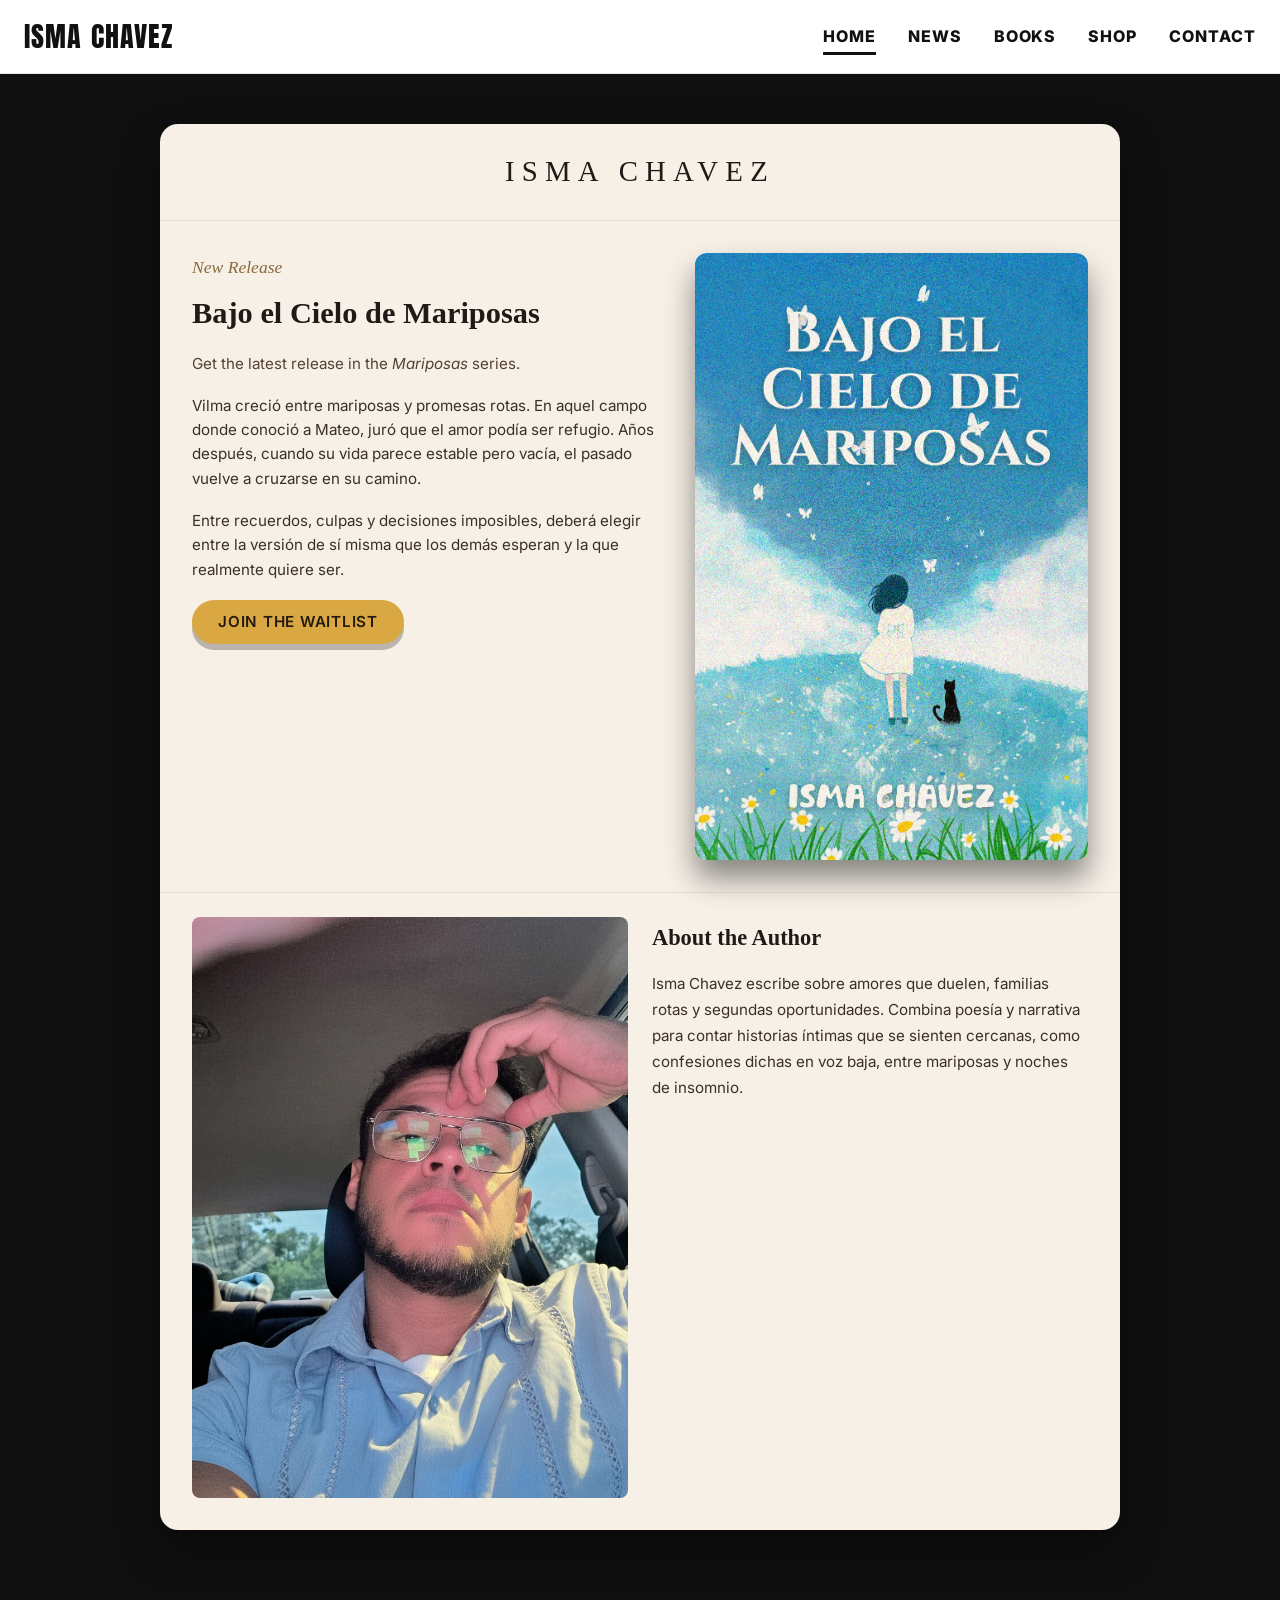
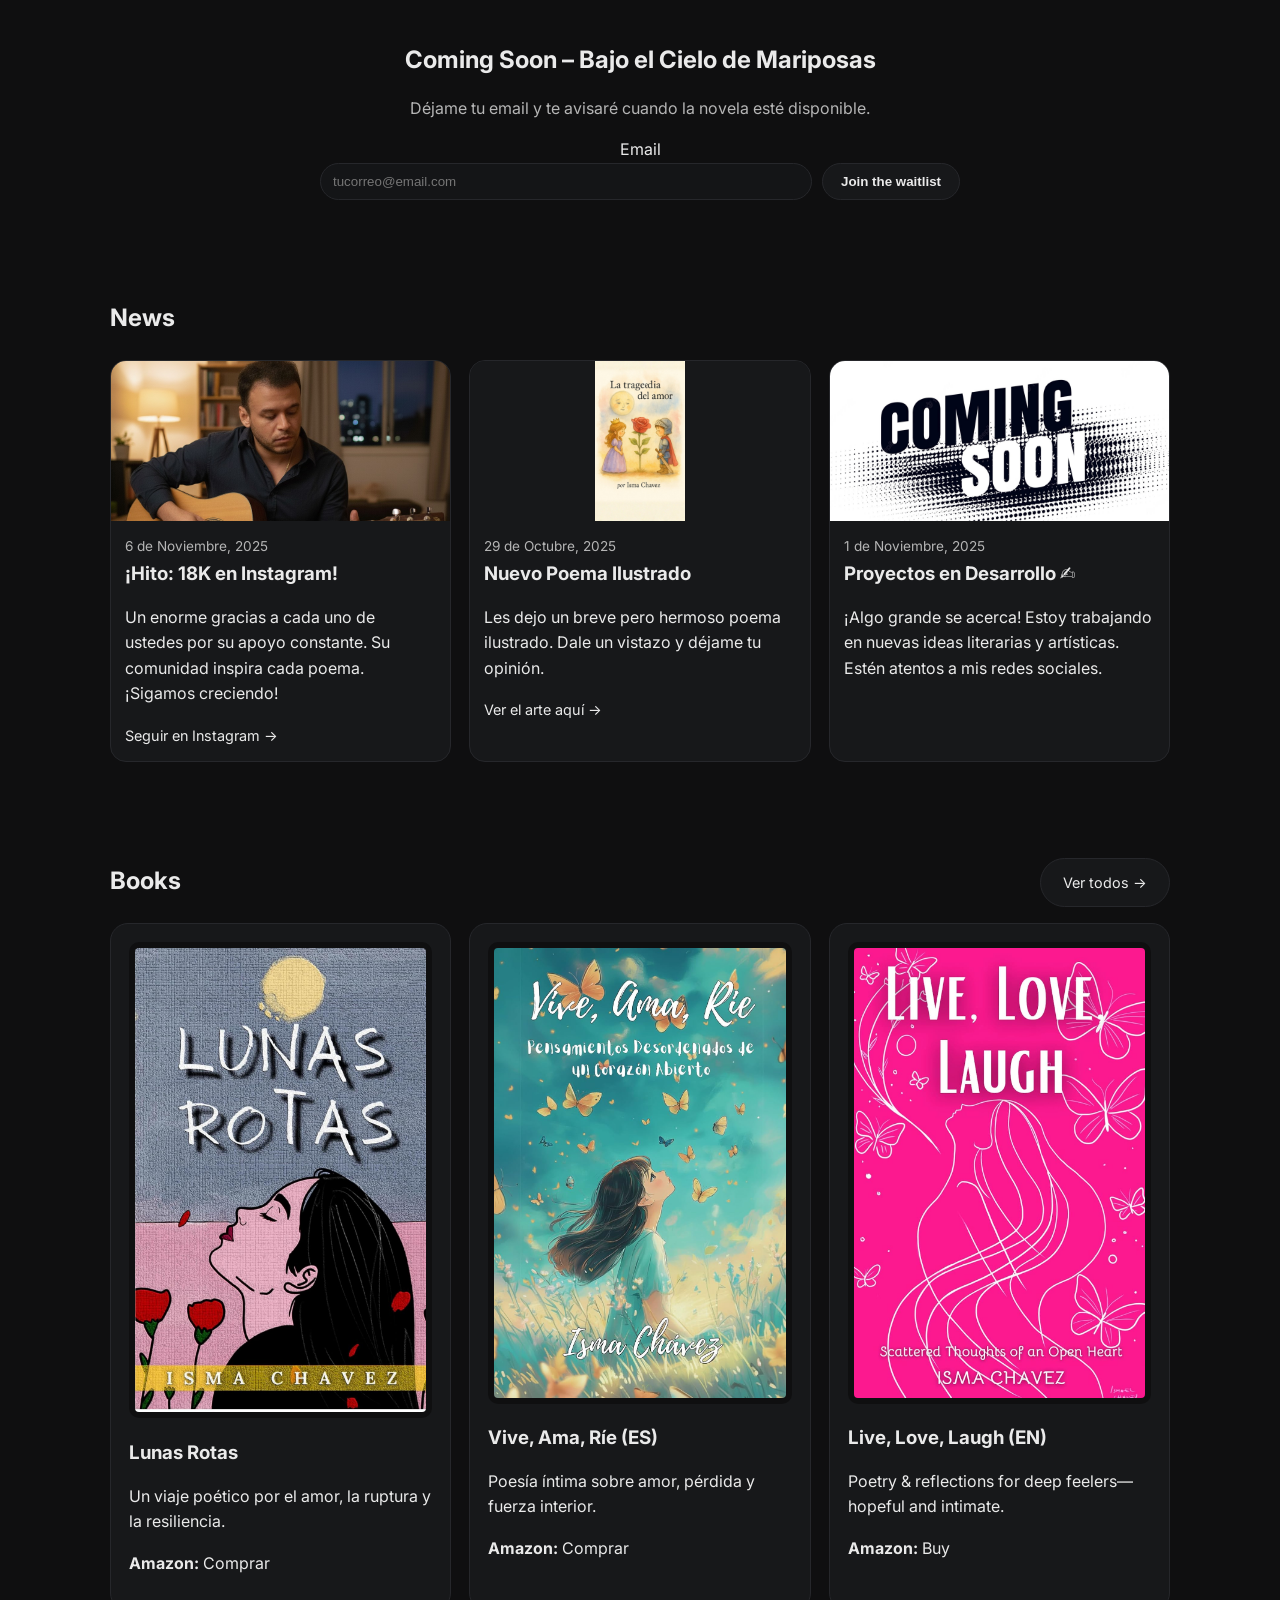
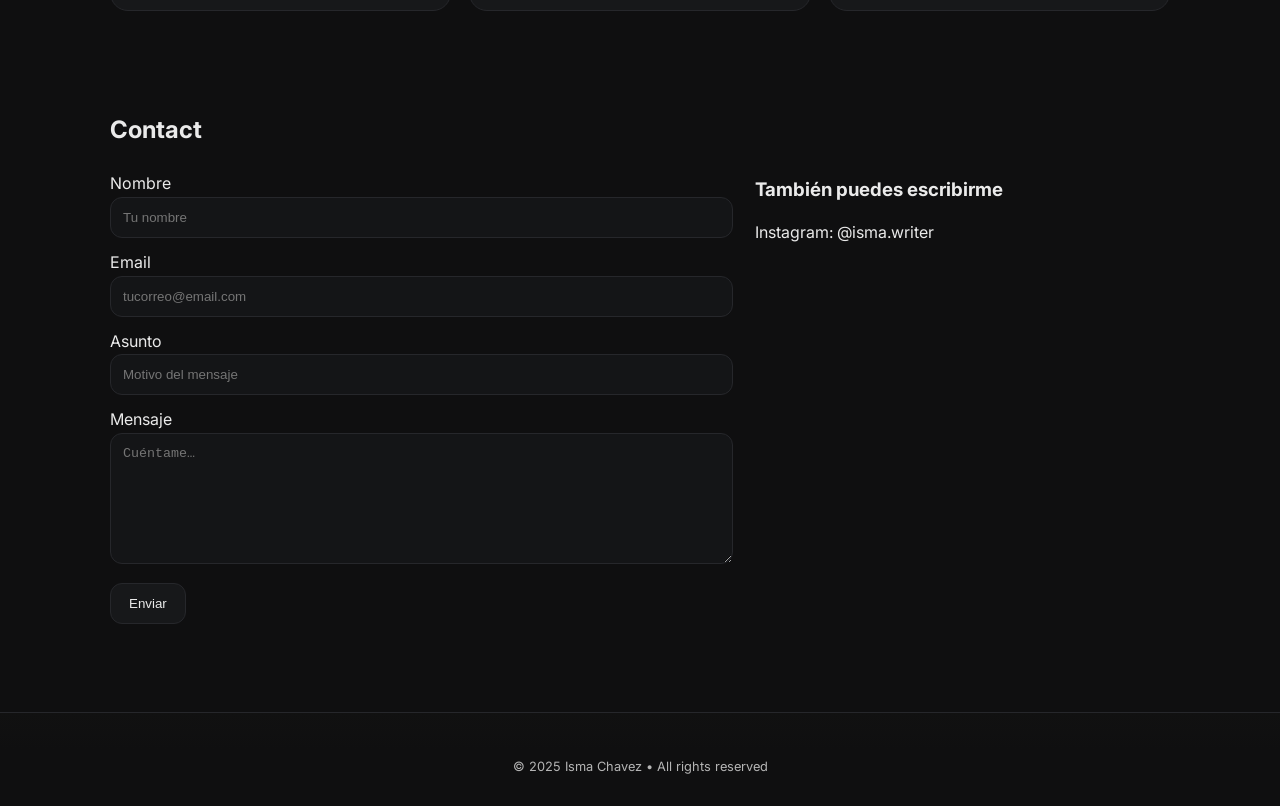
==== index.html @ ab3e3b83 "Add files via upload" ====
<!DOCTYPE html>
<html lang="es">
<head>
  <meta charset="UTF-8" />
  <meta name="viewport" content="width=device-width, initial-scale=1.0" />
  <title>Isma Chavez | Poet & Spoken Word</title>
  <meta name="description" content="Poetry, books, spoken word by Isma Chavez." />
  <link rel="stylesheet" href="style.css" />
  <link href="https://fonts.googleapis.com/css2?family=Anton&family=Inter:wght@300;400;600;800&display=swap" rel="stylesheet">
</head>
<body>
  <header class="nav">
    <div class="brand"><a href="index.html">ISMA CHAVEZ</a></div>
    <input type="checkbox" id="nav-toggle" class="nav-toggle">
    <label for="nav-toggle" class="nav-btn" aria-label="Open menu">&#9776;</label>
    <nav>
      <a class="active" href="index.html">Home</a>
      <a href="#news">News</a>
      <a href="books.html#lunas-rotas">Books</a>
      <a href="shop.html">Shop</a>
     <a href="contact.html">Contact</a>
    </nav>
  </header>

  <!-- HERO -->
<!-- LANDING TIPO JULIA WELLS -->
<section id="home" class="author-landing">
  <div class="site-card">
    
    <!-- Encabezado de la tarjeta -->
    <header class="card-header">
      <div class="site-title">ISMA&nbsp;CHAVEZ</div>
      
    </header>

    <!-- New Release + portada -->
    <section class="card-main">
      <div>
        <div class="label">New Release</div>
        <h2 class="book-title">Bajo el Cielo de Mariposas</h2>
        <p class="book-series">
          Get the latest release in the <em>Mariposas</em> series.
        </p>

        <p class="lead-text">
          Vilma creció entre mariposas y promesas rotas. En aquel campo donde conoció a Mateo,
          juró que el amor podía ser refugio. Años después, cuando su vida parece estable
          pero vacía, el pasado vuelve a cruzarse en su camino.
        </p>

        <p class="lead-text">
          Entre recuerdos, culpas y decisiones imposibles, deberá elegir entre la versión
          de sí misma que los demás esperan y la que realmente quiere ser.
        </p>

        <!-- Cambia el href por el link real de Amazon -->
        <a href="#waitlist" class="btn-buy">Join the waitlist</a>

      </div>

      <div class="cover-wrapper">
        <img src="assets/bajoelcielo.png" alt="Portada Bajo el Cielo de Mariposas">
      </div>
    </section>

    <!-- About the Author -->
    <section class="card-footer">
      <div class="author-photo">
        <img src="assets/isma2.jpg" alt="Isma Chavez">
      </div>
      <div>
        <h3 class="author-text-title">About the Author</h3>
        <p class="author-text-body">
          Isma Chavez escribe sobre amores que duelen, familias rotas y segundas oportunidades.
          Combina poesía y narrativa para contar historias íntimas que se sienten cercanas,
          como confesiones dichas en voz baja, entre mariposas y noches de insomnio.
        </p>
      </div>
    </section>

  </div>
</section>


<section id="waitlist" class="section waitlist">
  <div class="waitlist-inner">
    <h2>Coming Soon – Bajo el Cielo de Mariposas</h2>
    <p>Déjame tu email y te avisaré cuando la novela esté disponible.</p>

    <form name="waitlist-bajo-el-cielo"
          method="POST"
          data-netlify="true">

      <input type="hidden" name="form-name" value="waitlist-bajo-el-cielo">

      <label class="sr-only" for="waitlist-email">Email</label>
      <div class="waitlist-row">
        <input id="waitlist-email"
               type="email"
               name="email"
               placeholder="tucorreo@email.com"
               required>
        <button type="submit">Join the waitlist</button>
      </div>
    </form>
  </div>
</section>


  <!-- NEWS -->
<section id="news" class="section">
  <div class="section-head"><h2>News</h2></div>
  
  <div class="news-grid">

    <article class="news-card">
      <div class="ph" style="
        background: url('assets/isma-perfil-news.jpg') center/cover no-repeat; 
        height: 160px; 
        /* Ajusta la posición para centrar tu rostro */
        background-position: 50% 20%; 
        ">
      </div>
      <div class="body">
        <time>6 de Noviembre, 2025</time>
        <h3>¡Hito: 18K en Instagram!</h3>
        <p>Un enorme gracias a cada uno de ustedes por su apoyo constante. Su comunidad inspira cada poema. ¡Sigamos creciendo!</p>
        <a href="https://instagram.com/isma.writer" target="_blank" style="font-size:.9rem">Seguir en Instagram →</a>
      </div>
    </article>

    <article class="news-card">
      <div class="ph" style="
        background: url('assets/poema-tragedia-amor.jpg') center/contain no-repeat; 
        height: 160px; 
        /* Color de fondo oscuro detrás de la ilustración */
        background-color: #17181a; 
        ">
      </div>
      <div class="body">
        <time>29 de Octubre, 2025</time>
        <h3>Nuevo Poema Ilustrado</h3>
        <p>Les dejo un breve pero hermoso poema ilustrado. Dale un vistazo y déjame tu opinión.</p>
        <a href="https://instagram.com/isma.writer" target="_blank" style="font-size:.9rem">Ver el arte aquí →</a>
      </div>
    </article>
    
    <article class="news-card">
      <div class="ph" style="
        background: url('assets/comingsoon.jpg') center/cover no-repeat; 
        height: 160px; 
        /* Opción: puedes oscurecer un poco la imagen para que el texto resalte si decides añadirle un título encima */
        ">
      </div>
      <div class="body">
        <time>1 de Noviembre, 2025</time>
        <h3>Proyectos en Desarrollo ✍️</h3>
        <p>¡Algo grande se acerca! Estoy trabajando en nuevas ideas literarias y artísticas. Estén atentos a mis redes sociales.</p>
      </div>
    </article>

  </div>
</section>  <!-- BOOKS PREVIEW -->
  <section id="books" class="section">
    <div class="section-head"><h2>Books</h2><a href="books.html#lunas-rotas" class="btn" style="font-size:.9rem">Ver todos →</a></div>
    <div class="grid grid-3">
      <article class="book">
        <img src="assets/lunas-rotas.jpg" alt="Lunas Rotas">
        <div>
          <h3>Lunas Rotas</h3>
          <p>Un viaje poético por el amor, la ruptura y la resiliencia.</p>
          <p><strong>Amazon:</strong> <a href="https://www.amazon.com/Lunas-Rotas-Spanish-Isma-Chavez-ebook/dp/B0F15RWBY4" target="_blank" rel="noopener">Comprar</a></p>
        </div>
      </article>
      <article class="book">
        <img src="assets/vive-ama-rie-es.jpg" alt="Vive, Ama, Ríe (ES)">
        <div>
          <h3>Vive, Ama, Ríe (ES)</h3>
          <p>Poesía íntima sobre amor, pérdida y fuerza interior.</p>
          <p><strong>Amazon:</strong> <a href="https://www.amazon.com/Vive-Ama-R%C3%AEe-Pensamientos-Desordenados/dp/B0DLKNPF1X" target="_blank" rel="noopener">Comprar</a></p>
        </div>
      </article>
      <article class="book">
        <img src="assets/vive-ama-rie-en.jpg" alt="Live, Love, Laugh (EN)">
        <div>
          <h3>Live, Love, Laugh (EN)</h3>
          <p>Poetry & reflections for deep feelers—hopeful and intimate.</p>
          <p><strong>Amazon:</strong> <a href="https://www.amazon.com/Live-Love-Laugh-Scattered-Thoughts/dp/B0DXV8SH1B" target="_blank" rel="noopener">Buy</a></p>
        </div>
      </article>
    </div>
  </section>

  <!-- CONTACT -->
  <section id="contact" class="section">
  <div class="section-head"><h2>Contact</h2></div>

  <div class="contact-grid">
    <!-- FORMULARIO NETLIFY (idéntico al de contact.html) -->
    <form class="contact-form"
          name="contact"
          method="POST"
          data-netlify="true"
          netlify-honeypot="company"
          action="/thanks.html">

      <!-- NECESARIO para Netlify -->
      <input type="hidden" name="form-name" value="contact">

      <!-- Honeypot anti-spam (oculto) -->
      <p style="position:absolute;left:-9999px;">
        <label>Company <input name="company"></label>
      </p>

      <label>Nombre
        <input type="text" name="name" placeholder="Tu nombre" required>
      </label>

      <label>Email
        <input type="email" name="email" placeholder="tucorreo@email.com" required>
      </label>

      <label>Asunto
        <input type="text" name="subject" placeholder="Motivo del mensaje" required>
      </label>

      <label>Mensaje
        <textarea name="message" rows="7" placeholder="Cuéntame…" required></textarea>
      </label>

      <button type="submit">Enviar</button>
    </form>

    <!-- Columna de info (opcional) -->
    <div>
      <h3>También puedes escribirme</h3>
      <p>Instagram: <a href="https://instagram.com/isma.writer" target="_blank" rel="noopener">@isma.writer</a></p>
      
     
    </div>
  </div>
</section>


  <footer class="footer">
    <div class="tiny">© 2025 Isma Chavez • All rights reserved</div>
  </footer>
</body>
</html>
---- style.css ----
:root { --bg:#0f0f10; --fg:#eaeaea; --muted:#b5b5b5; --card:#17181a; --line:#26272b; }
*{box-sizing:border-box}
html,body{margin:0;padding:0;background:var(--bg);color:var(--fg);font-family:Inter,system-ui,-apple-system,Segoe UI,Roboto,Ubuntu,Cantarell,'Helvetica Neue',Arial,sans-serif;line-height:1.6}
a{color:var(--fg);text-decoration:none}
img{max-width:100%;display:block}
h1,h2,h3{margin:.2rem 0 .4rem 0}
.section{padding:48px 20px;max-width:1100px;margin:0 auto}
.section-head{display:flex;justify-content:space-between;align-items:end;margin-bottom:16px}

/* NAV */
.nav{position:sticky;top:0;z-index:1000;background:#fff;color:#111;display:flex;align-items:center;justify-content:space-between;padding:14px 24px;border-bottom:1px solid #e6e6e6}
.nav nav a{margin-left:28px;padding-bottom:6px;border-bottom:3px solid transparent;color:#111;text-transform:uppercase;letter-spacing:.06em;font-weight:800}
.nav nav a.active,.nav nav a:hover{border-color:#111}
.brand a{font-family:'Anton',sans-serif;font-weight:400;letter-spacing:.04em;font-size:28px;color:#111}
.nav-toggle{display:none}
.nav-btn{display:none;cursor:pointer;font-size:24px;color:#111}
@media (max-width:800px){
  .nav nav{display:none;position:absolute;top:64px;left:0;right:0;background:#fff;padding:12px 24px;border-bottom:1px solid #e6e6e6}
  .nav-btn{display:block}
  .nav-toggle:checked ~ nav{display:block}
  .nav nav a{display:block;margin:12px 0}
}

/* HERO */
.hero{position:relative;height:68vh;min-height:420px;overflow:hidden;background:url('assets/hero.jpg') center/cover no-repeat}
.hero::after{content:'';position:absolute;inset:0;background:linear-gradient(180deg,rgba(15,15,16,0.25),rgba(15,15,16,0.88))}
.hero-overlay{position:absolute;inset:0;display:grid;place-items:center;text-align:center;padding:0 20px;z-index:2}
.hero h1{font-size:clamp(2rem,6vw,4rem);margin:0 0 8px 0}
.hero p{color:var(--muted);margin:0 0 18px 0}
.btn{display:inline-block;padding:12px 22px;border:1px solid var(--line);background:var(--card);border-radius:999px}

/* NEWS */
.news-grid{display:grid;gap:18px;grid-template-columns:repeat(3,1fr)}
@media(max-width:860px){.news-grid{grid-template-columns:1fr}}
.news-card{background:var(--card);border:1px solid var(--line);border-radius:16px;overflow:hidden}
.news-card .ph{height:160px;background:linear-gradient(135deg,#1c1d20,#0f0f10)}
.news-card .body{padding:12px 14px}
.news-card h3{margin:0 0 6px 0}
.news-card time{font-size:.85rem;color:var(--muted)}

/* BOOKS */
.grid{display:grid;gap:18px}
.grid-3{grid-template-columns:repeat(3,1fr)}
@media(max-width:900px){.grid-3{grid-template-columns:repeat(2,1fr)}}
@media(max-width:640px){.grid-3{grid-template-columns:1fr}}
.book{display:grid;grid-template-columns:160px 1fr;gap:16px;background:var(--card);border:1px solid var(--line);padding:14px;border-radius:18px}
.book img{border-radius:12px}
@media(max-width:700px){.book{grid-template-columns:1fr}}

/* CONTACT */
.contact-grid{display:grid;grid-template-columns:1.2fr .8fr;gap:22px}
@media(max-width:800px){.contact-grid{grid-template-columns:1fr}}
.contact-form label{display:block;margin-bottom:12px}
.contact-form input,.contact-form textarea{width:100%;padding:12px;border-radius:12px;border:1px solid var(--line);background:#141517;color:var(--fg)}
.contact-form button{padding:12px 18px;border-radius:12px;border:1px solid var(--line);background:var(--card);color:var(--fg)}

/* FOOTER */
.footer{border-top:1px solid var(--line);padding:28px 20px;margin-top:40px;background:linear-gradient(180deg,#111,#0f0f10 40%)}
.tiny{max-width:1100px;margin:16px auto 0 auto;color:var(--muted);font-size:.8rem;text-align:center}

/* Books horizontal layout */
.books-row {
  display: flex;
  gap: 20px;
  overflow-x: auto;
  scroll-snap-type: x mandatory;
  padding-bottom: 10px;
}

.books-row::-webkit-scrollbar {
  height: 8px;
}
.books-row::-webkit-scrollbar-thumb {
  background: #444;
  border-radius: 4px;
}

.books-row .book {
  min-width: 340px;
  flex: 0 0 auto;
  scroll-snap-align: start;
}

/* --- hero con <img> para controlar el foco --- */
.hero { position: relative; height: 68vh; min-height: 420px; overflow: hidden; }
/* quitamos el background del hero anterior si quedó */
.hero { background: none; }

.hero-img{
  position: absolute;
  inset: 0;
  width: 100%;
  height: 100%;
  object-fit: cover;          /* rellena sin deformar */
  object-position: 55% 20%;   /* <-- mueve el foco a tu rostro */
  z-index: 1;
}

/* mantenemos la capa oscura encima */
.hero::after{
  content:'';
  position: absolute;
  inset: 0;
  background: linear-gradient(180deg, rgba(15,15,16,.25), rgba(15,15,16,.88));
  z-index: 2;
}

.hero-overlay{ position:absolute; inset:0; display:grid; place-items:center; text-align:center; padding:0 20px; z-index: 3; }

/* Ajuste fino en móviles (más “arriba” el foco) */
@media (max-width: 640px){
  .hero-img{ object-position: 55% 10%; }
}


/* === Cuadrícula para los libros === */
.books-grid {
  display: grid;
  grid-template-columns: repeat(auto-fit, minmax(320px, 1fr));
  gap: 24px;
  margin-top: 24px;
}

.book {
  display: flex;
  flex-direction: column;
  background: var(--card);
  border: 1px solid var(--line);
  border-radius: 18px;
  padding: 18px;
  transition: transform 0.2s ease, box-shadow 0.2s ease;
}

.book:hover {
  transform: translateY(-4px);
  box-shadow: 0 4px 10px rgba(0,0,0,0.4);
}

/* ======== SHOP (página clara tipo Shopify) ======== */
body.shop-light {
  background:#ffffff;
  color:#111;
}

.shop-wrap { max-width: 1100px; }
.shop-title {
  font-size: clamp(1.6rem, 3vw, 2rem);
  margin: 0 0 18px 0;
  color:#111;
}

.shop-grid {
  display: grid;
  grid-template-columns: repeat(3, 1fr);
  gap: 22px;
}
@media (max-width: 900px){ .shop-grid { grid-template-columns: repeat(2, 1fr);} }
@media (max-width: 600px){ .shop-grid { grid-template-columns: 1fr;} }

.shop-card {
  border:1px solid #e6e6e9;
  border-radius:14px;
  background:#fff;
  overflow:hidden;
  transition: transform .12s ease, box-shadow .12s ease;
}
.shop-card:hover { transform: translateY(-2px); box-shadow: 0 6px 20px rgba(0,0,0,.06); }

.shop-card a { color:#111; display:block; padding:12px; }

.shop-thumb {
  aspect-ratio: 4 / 3;
  background:#f7f7f8;
  border-radius:10px;
  overflow:hidden;
}
.shop-thumb img {
  width:100%; height:100%; object-fit: cover; display:block;
}

.shop-name { margin:10px 4px 4px; font-weight:800; }
.shop-desc { margin:0 4px 10px; color:#555; }

.shop-cta {
  display:inline-block;
  margin: 0 4px 4px;
  padding:10px 14px;
  border:1px solid #dedede;
  border-radius:999px;
  font-weight:600;
  background:#fff;
}

/* Nota inferior “Próximamente” */
.shop-note{
  margin-top:28px;
  padding:18px 16px;
  border:1px dashed #d7d7db;
  border-radius:14px;
  background:#fbfbfc;
}
.shop-note h3 { margin:0 0 8px 0; }

/* Footer claro en esta página */
.footer-light { background:#fff; border-top:1px solid #ececec; }
.tiny-light { color:#666; }

/* HOME: Portadas en la sección Books (sin recorte y más grandes) */
#books .book-card img {
  width: 100%;
  height: auto;          /* evita el recorte */
  max-height: 520px;     /* sube/baja este número si las quieres más grandes/pequeñas */
  object-fit: contain;   /* muestra la portada completa */
  background: #0f0f10;   /* fondo oscuro detrás si sobra espacio */
  border-radius: 10px;
  display: block;
  padding: 6px;          /* “marco” opcional; quítalo si no lo quieres */
}

/* Asegura que el card crece según la imagen */
#books .book-card {
  display: flex;
  flex-direction: column;
}
#books .book-card .book-body {
  margin-top: 12px;
}

/* HOME (#books) y BOOKS (pagina) → mostrar portadas completas (sin recorte) */
section#books .book img,
.books-grid .book img {
  height: auto !important;
  max-height: 520px !important;
  object-fit: contain !important;
  background: #0f0f10;
  padding: 6px;
  border-radius: 10px;
}

/* Quita la capa oscura del hero */
.hero::after {
  background: none !important;
}

/* =============================
   LANDING PAGE BAJO EL CIELO DE MARIPOSAS (página aparte, opcional)
   ============================= */

body.mariposas-landing {
  background: #203826; /* verde oscuro */
  min-height: 100vh;
  display: flex;
  flex-direction: column;
  align-items: center;
  padding: 40px 16px;
  font-family: 'Inter', sans-serif;
  color: #f4f1ea;
}

.hero-heading {
  font-family: 'Cormorant Garamond', serif;
  font-size: clamp(2rem, 4vw, 2.6rem);
  font-weight: 600;
  letter-spacing: 0.03em;
  text-align: center;
  margin-bottom: 28px;
  color: #f4f1ea;
}

.site-card {
  width: 100%;
  max-width: 960px;
  background: #f6f0e7; /* crema */
  color: #1f1a17;
  border-radius: 18px;
  box-shadow: 0 20px 40px rgba(0, 0, 0, 0.35);
  overflow: hidden;
  display: flex;
  flex-direction: column;
}

/* HEADER DE LA TARJETA */
.card-header {
  padding: 24px 32px 16px;
  border-bottom: 1px solid rgba(0, 0, 0, 0.08);
}

.site-title {
  font-family: 'Cormorant Garamond', serif;
  font-size: 1.8rem;
  letter-spacing: 0.25em;
  text-align: center;
  margin-bottom: 10px;
}

.card-nav {
  display: flex;
  justify-content: center;
  gap: 24px;
  font-size: 0.85rem;
  letter-spacing: 0.18em;
  text-transform: uppercase;
}

.card-nav a {
  color: #43362e;
  border-bottom: 1px solid transparent;
  padding-bottom: 2px;
}

.card-nav a:hover,
.card-nav a.active {
  border-bottom-color: #43362e;
}

/* CUERPO PRINCIPAL */
.card-main {
  display: grid;
  grid-template-columns: minmax(0, 1.2fr) minmax(0, 1fr);
  gap: 32px;
  padding: 32px;
}

.label {
  font-family: 'Cormorant Garamond', serif;
  font-style: italic;
  font-size: 1.1rem;
  color: #8a6a3c;
  margin-bottom: 8px;
}

.book-title {
  font-family: 'Cormorant Garamond', serif;
  font-size: 1.9rem;
  font-weight: 600;
  margin-bottom: 8px;
}

.book-series {
  font-size: 0.95rem;
  color: #574034;
  line-height: 1.5;
  margin-bottom: 18px;
}

.lead-text {
  font-size: 0.95rem;
  color: #3c2f28;
  line-height: 1.6;
  margin-bottom: 18px;
}

.btn-buy {
  display: inline-block;
  background: #d9a842;
  color: #241a12;
  border-radius: 999px;
  padding: 10px 26px;
  font-weight: 600;
  font-size: 0.95rem;
  letter-spacing: 0.05em;
  text-transform: uppercase;
  border: none;
  cursor: pointer;
  box-shadow: 0 6px 0 rgba(0, 0, 0, 0.25);
  transition: transform 0.08s ease, box-shadow 0.08s ease;
}

.btn-buy:hover {
  transform: translateY(2px);
  box-shadow: 0 3px 0 rgba(0, 0, 0, 0.25);
}

.cover-wrapper {
  display: flex;
  justify-content: center;
  align-items: flex-start;
}

.cover-wrapper img {
  border-radius: 12px;
  box-shadow: 0 18px 30px rgba(0, 0, 0, 0.45);
}

/* ABOUT THE AUTHOR */
.card-footer {
  padding: 24px 32px 32px;
  border-top: 1px solid rgba(0, 0, 0, 0.07);
  display: grid;
  grid-template-columns: 140px minmax(0, 1fr);
  gap: 24px;
  align-items: flex-start;
}

.author-photo {
  width: 140px;
  height: 180px;
  border-radius: 8px;
  background: #c4b9aa;
  overflow: hidden;
}

.author-photo img {
  width: 100%;
  height: 100%;
  object-fit: cover;
}

.author-text-title {
  font-family: 'Cormorant Garamond', serif;
  font-size: 1.4rem;
  margin-bottom: 6px;
}

.author-text-body {
  font-size: 0.95rem;
  color: #3c2f28;
  line-height: 1.7;
}

/* RESPONSIVE */
@media (max-width: 780px) {
  .card-main {
    grid-template-columns: 1fr;
  }
  .card-footer {
    grid-template-columns: 1fr;
  }
  .author-photo {
    margin: 0 auto;
  }
}

/* =============================
   LANDING EN EL HOME (hero alternativo, no se usa si usas la tarjeta)
============================= */

.landing-hero {
  background: #203826;
  padding: 60px 20px;
  display: flex;
  justify-content: center;
}

.landing-container {
  max-width: 1100px;
  width: 100%;
  display: grid;
  grid-template-columns: 380px 1fr;
  gap: 40px;
  align-items: center;
}

.landing-cover img {
  width: 100%;
  border-radius: 14px;
  box-shadow: 0 18px 40px rgba(0,0,0,0.35);
}

.landing-title {
  font-family: 'Cormorant Garamond', serif;
  font-size: clamp(2.3rem, 4vw, 3.2rem);
  color: #f6f0e7;
  margin-bottom: 10px;
}

.landing-sub {
  font-size: 1.1rem;
  color: #cfc6b8;
  margin-bottom: 18px;
  letter-spacing: .03em;
}

.landing-desc {
  color: #f3eee5;
  margin-bottom: 24px;
  line-height: 1.6;
  max-width: 90%;
}

.landing-btn {
  display: inline-block;
  background: #d9a842;
  color: #241a12;
  font-weight: 600;
  padding: 14px 30px;
  border-radius: 999px;
  text-transform: uppercase;
  letter-spacing: .06em;
  box-shadow: 0 6px 0 rgba(0,0,0,0.25);
  transition: .1s ease;
}

.landing-btn:hover {
  transform: translateY(2px);
  box-shadow: 0 3px 0 rgba(0,0,0,0.25);
}

@media(max-width: 820px) {
  .landing-container {
    grid-template-columns: 1fr;
    text-align: center;
  }
  .landing-desc {
    max-width: 100%;
  }
}

/* =============================
   WRAPPER PARA LA TARJETA EN EL HOME (LO QUE USAS AHORA)
============================= */

.author-landing {
  background: #0f0f10;      /* verde oscuro como en el PÁGINA */
  padding: 50px 16px 60px;
  display: flex;
  justify-content: center;
}
/* Ajustes tamaño Author vs Cover */
.card-footer {
  grid-template-columns: minmax(0, 1fr) minmax(0, 1fr);
}

.author-photo {
  width: 100%;
  height: auto;
}

.author-photo img {
  width: 100%;
  height: auto;
  object-fit: cover;
  aspect-ratio: 3 / 4; /* proporción similar a la portada */
}
/* Waitlist / Coming Soon */
.waitlist-inner {
  max-width: 640px;
  margin: 0 auto;
  text-align: center;
}

.waitlist-inner h2 {
  margin-bottom: 8px;
}

.waitlist-inner p {
  margin-bottom: 16px;
  color: var(--muted);
}

.waitlist-row {
  display: flex;
  gap: 10px;
}

.waitlist-row input {
  flex: 1;
  padding: 10px 12px;
  border-radius: 999px;
  border: 1px solid var(--line);
  background: #141517;
  color: var(--fg);
}

.waitlist-row button {
  padding: 10px 18px;
  border-radius: 999px;
  border: 1px solid var(--line);
  background: var(--card);
  color: var(--fg);
  font-weight: 600;
  cursor: pointer;
}

@media (max-width: 600px) {
  .waitlist-row {
    flex-direction: column;
  }
}
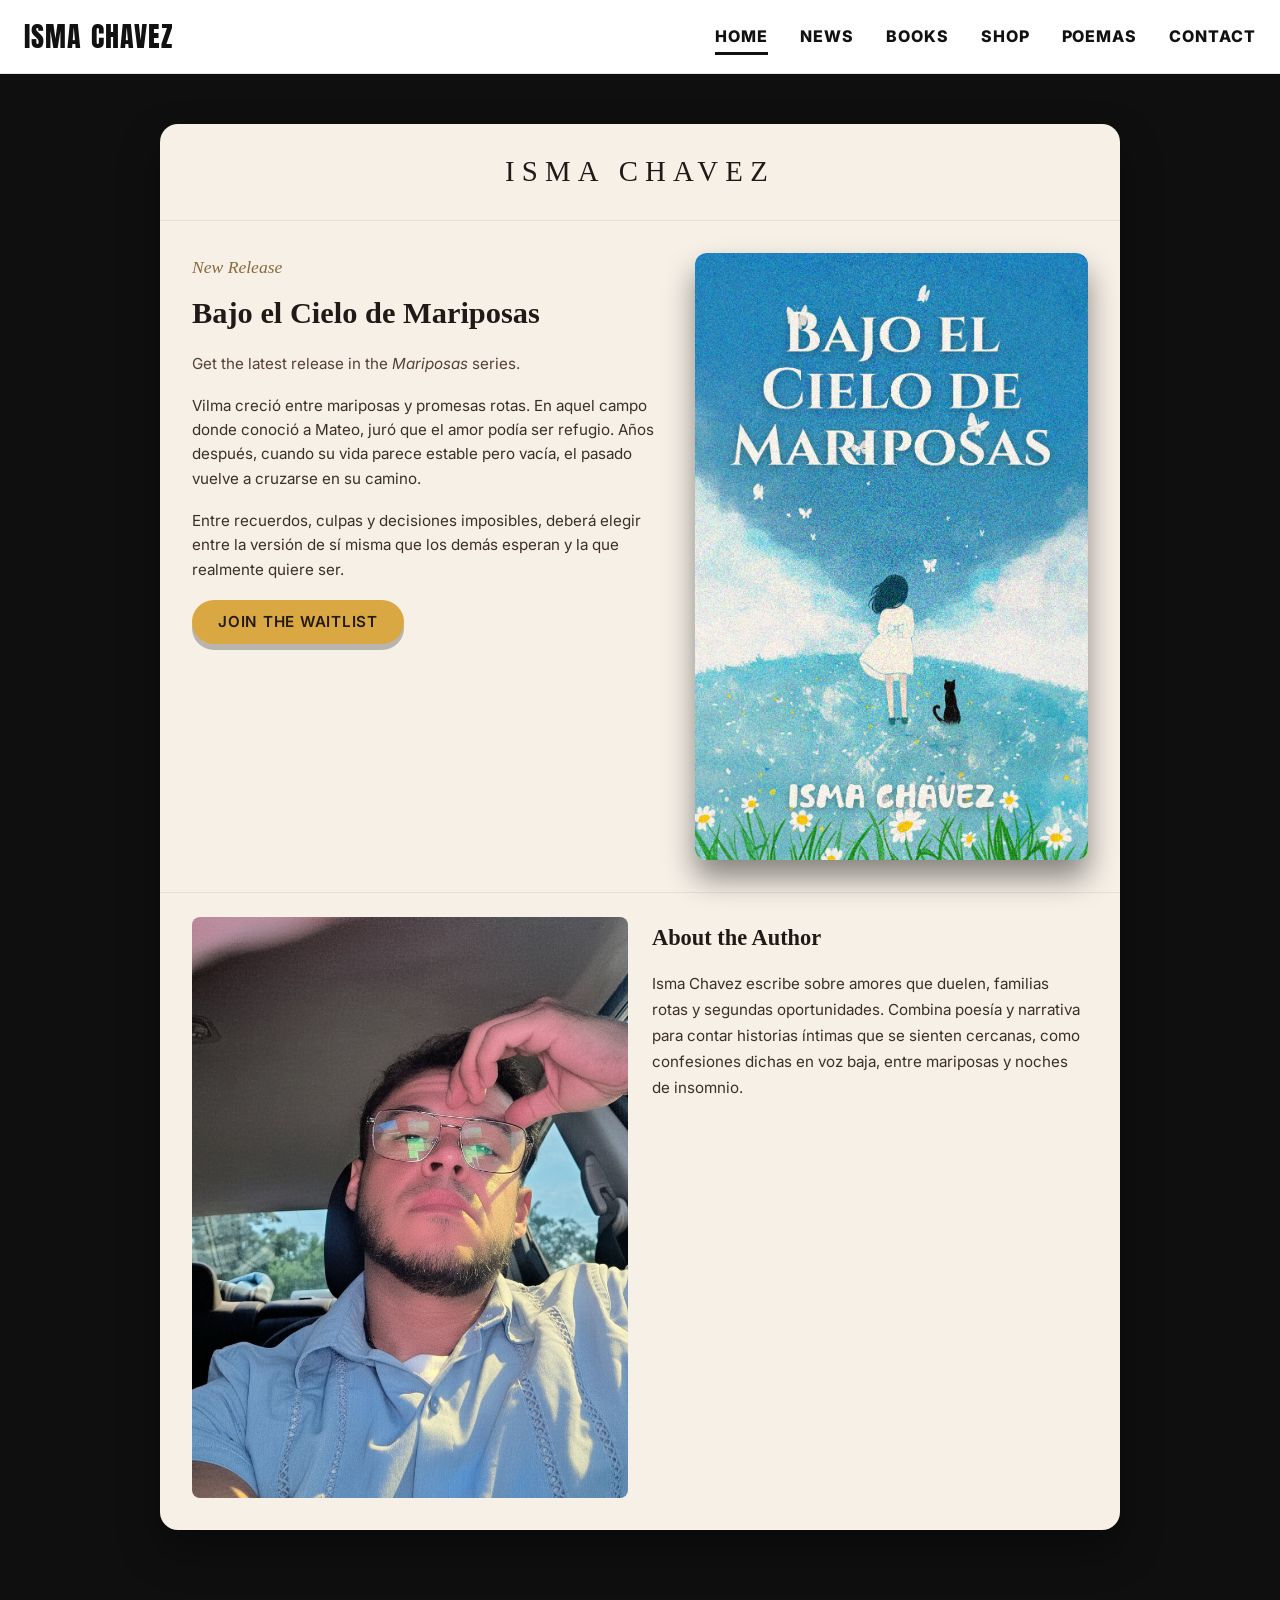
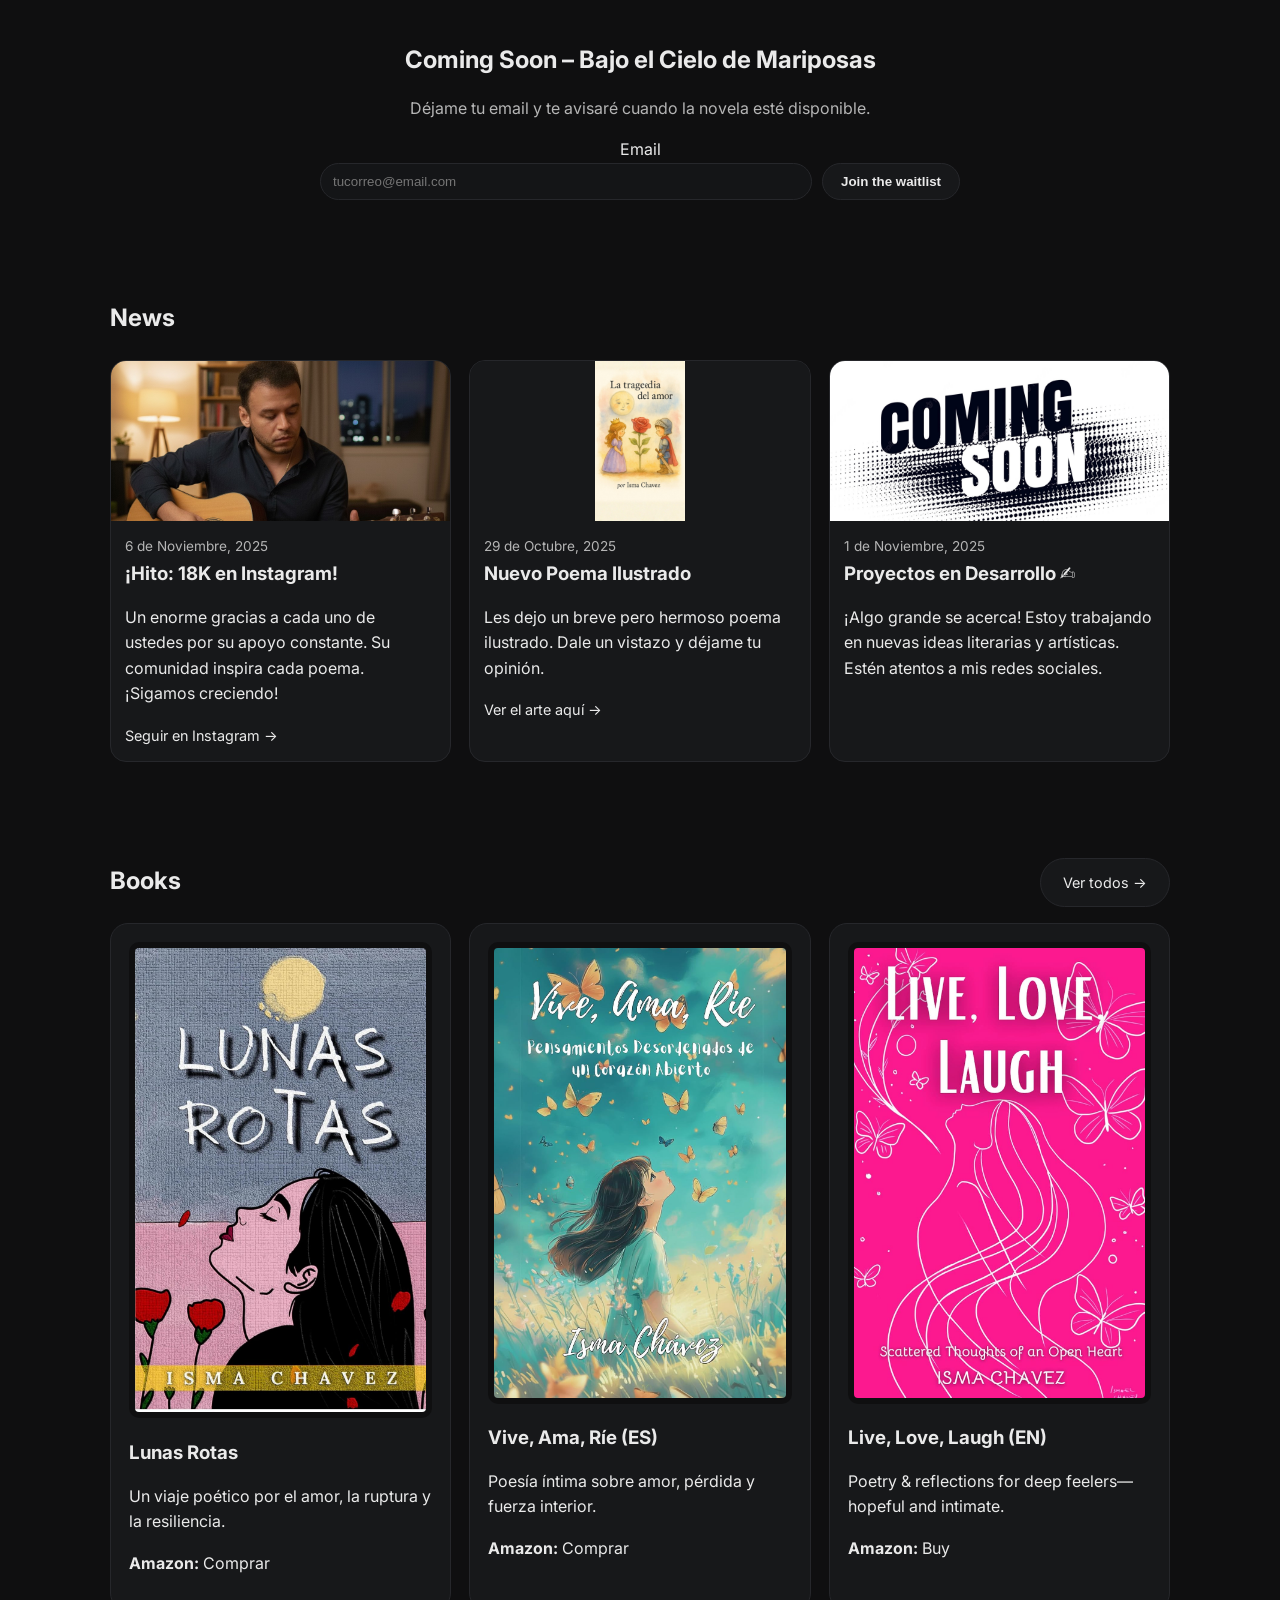
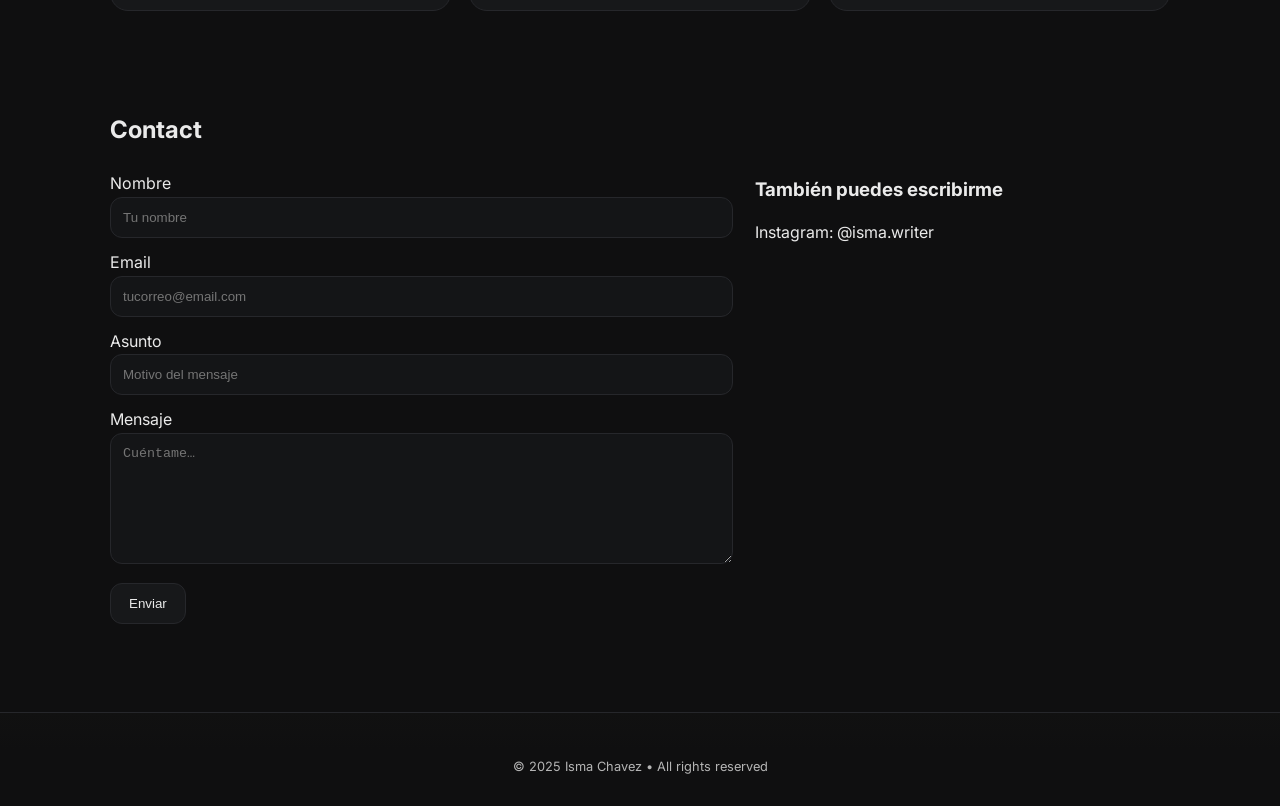
==== commit 1cd9b8dc: "Update index.html" ====
--- a/index.html
+++ b/index.html
@@ -16,9 +16,10 @@
     <nav>
       <a class="active" href="index.html">Home</a>
       <a href="#news">News</a>
-      <a href="books.html#lunas-rotas">Books</a>
-      <a href="shop.html">Shop</a>
-     <a href="contact.html">Contact</a>
+      <a href="Libros.html#lunas-rotas">Books</a>
+      <a href="Tienda.html">Shop</a>
+      <a href="Poemas.html">Poemas</a>
+     <a href="Contacto.html">Contact</a>
     </nav>
   </header>
 
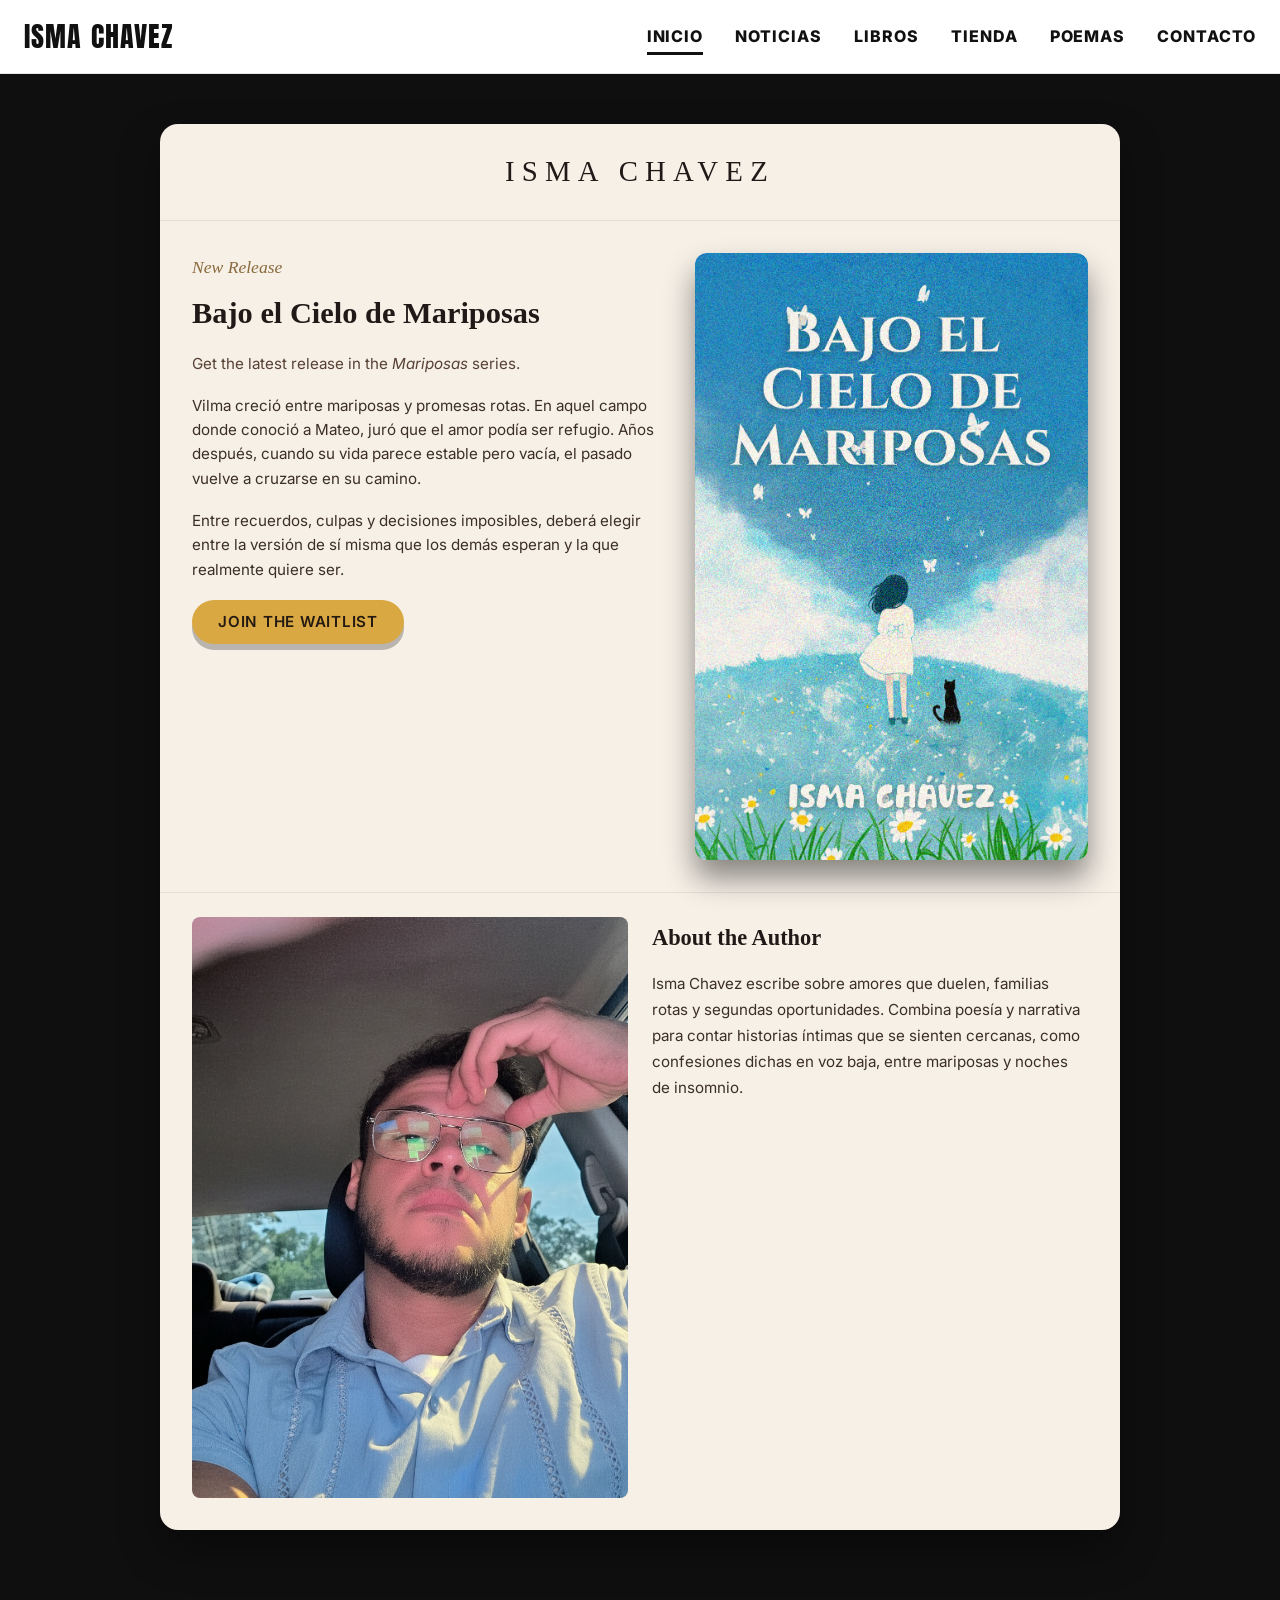
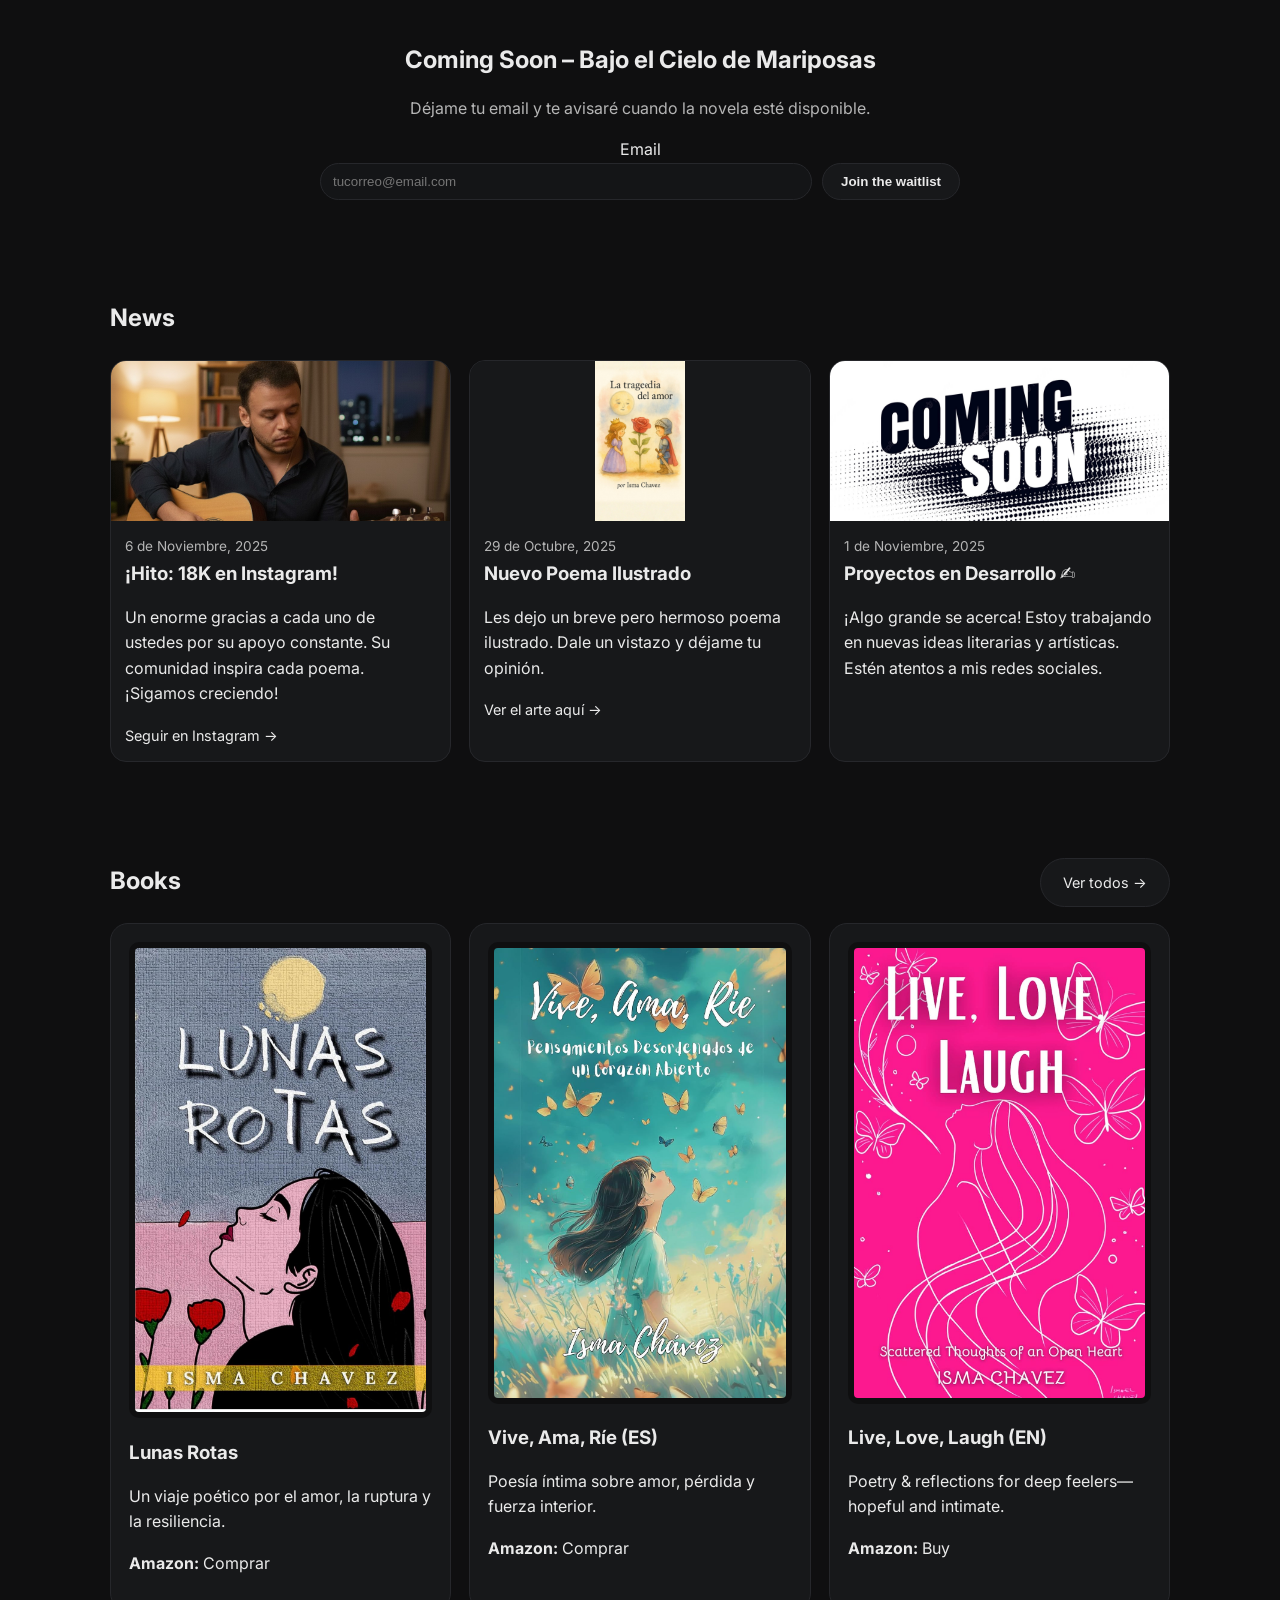
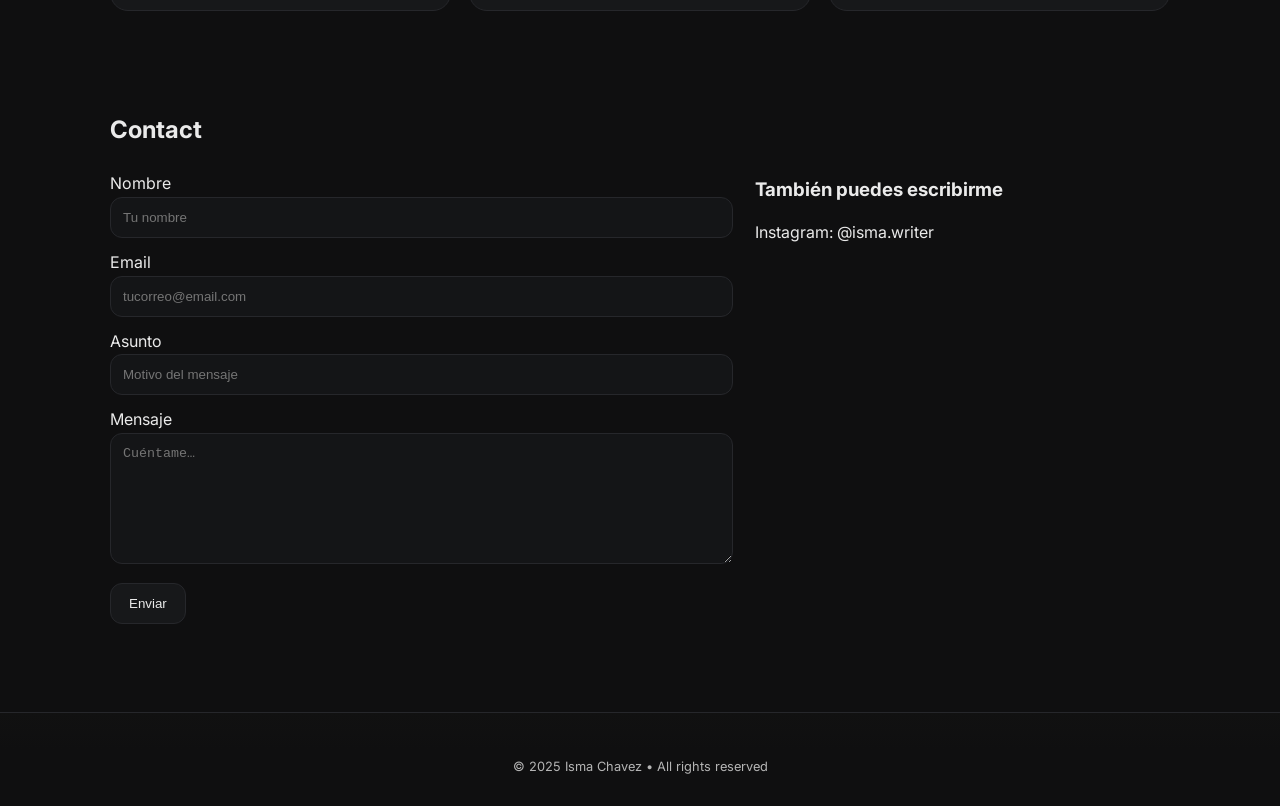
==== commit 85c68494: "Update index.html" ====
--- a/index.html
+++ b/index.html
@@ -14,12 +14,12 @@
     <input type="checkbox" id="nav-toggle" class="nav-toggle">
     <label for="nav-toggle" class="nav-btn" aria-label="Open menu">&#9776;</label>
     <nav>
-      <a class="active" href="index.html">Home</a>
-      <a href="#news">News</a>
-      <a href="Libros.html#lunas-rotas">Books</a>
-      <a href="Tienda.html">Shop</a>
-      <a href="Poemas.html">Poemas</a>
-     <a href="Contacto.html">Contact</a>
+      <a class="active" href="index.html">Inicio</a>
+      <a href="#news">Noticias</a>
+   <a href="books.html#lunas-rotas">Libros</a>
+  <a href="shop.html">Tienda</a>
+  <a href="poems.html">Poemas</a>
+  <a href="contact.html">Contacto</a>
     </nav>
   </header>
 
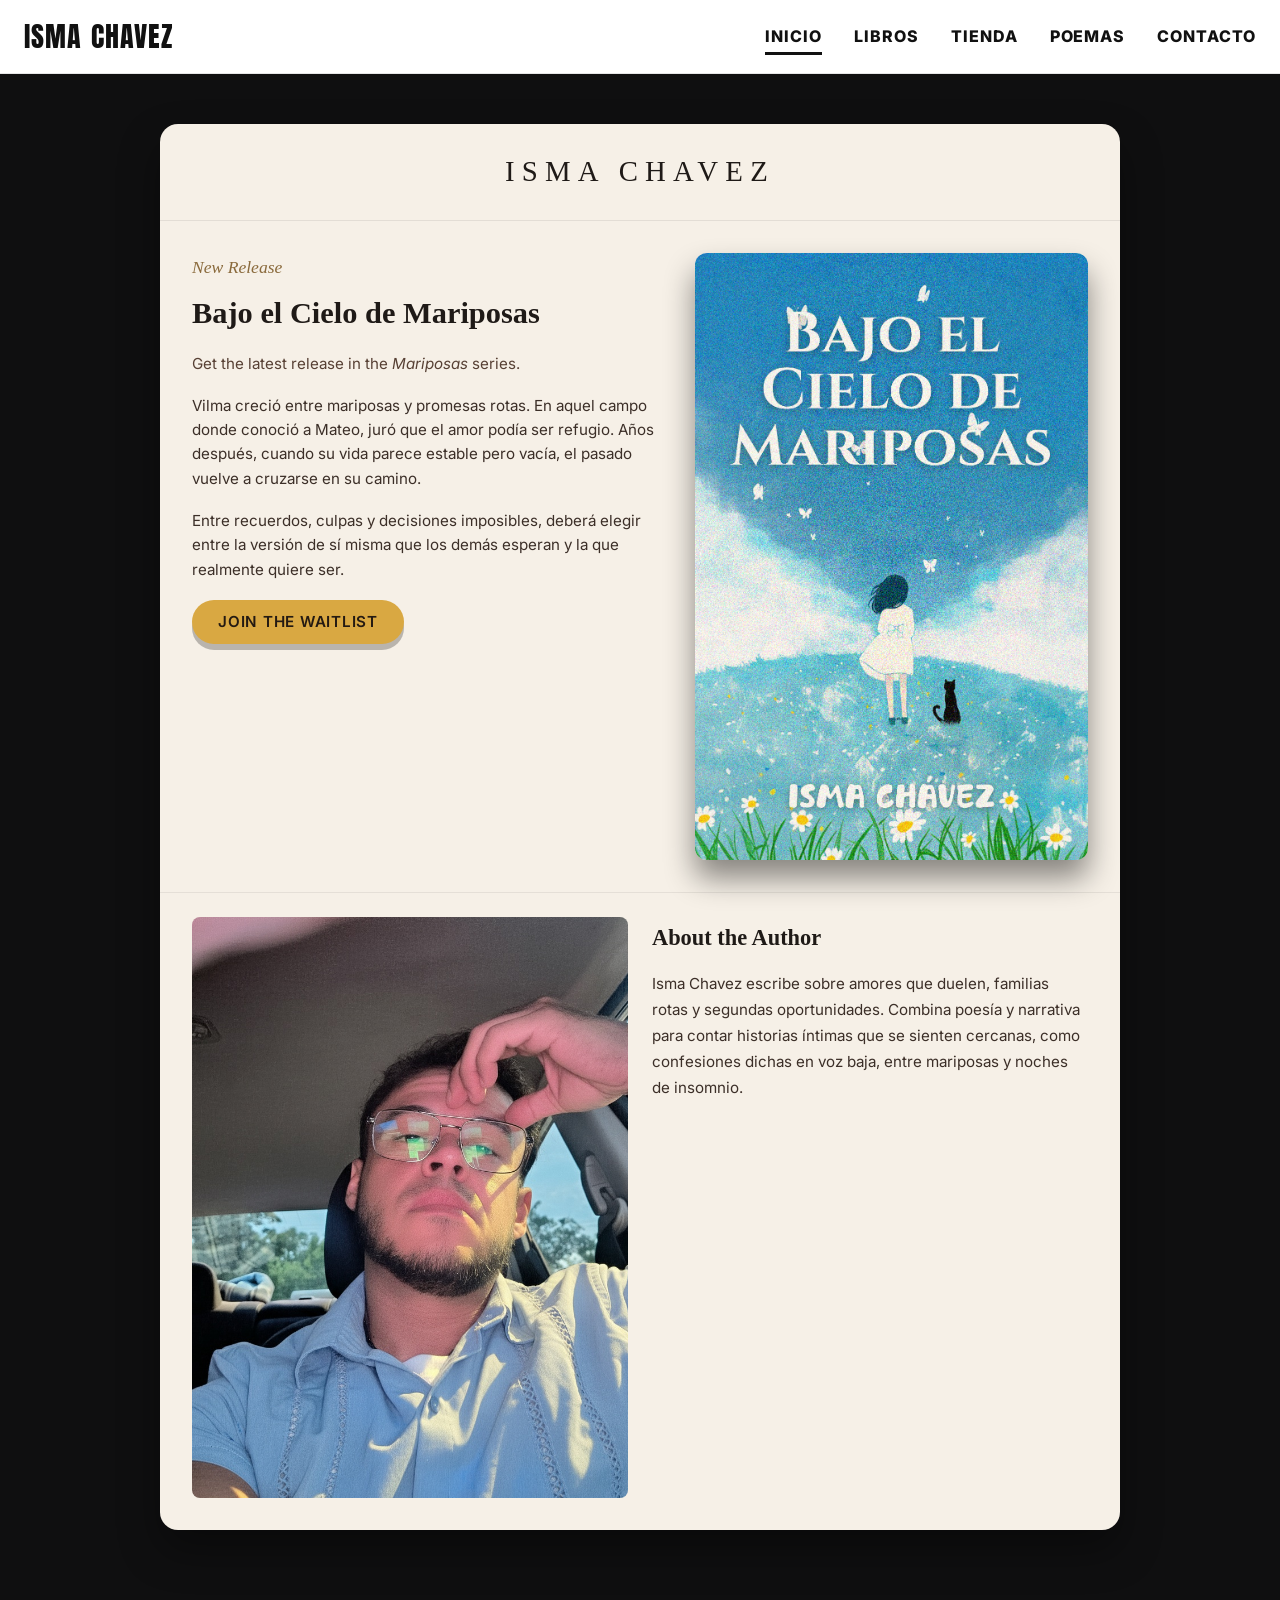
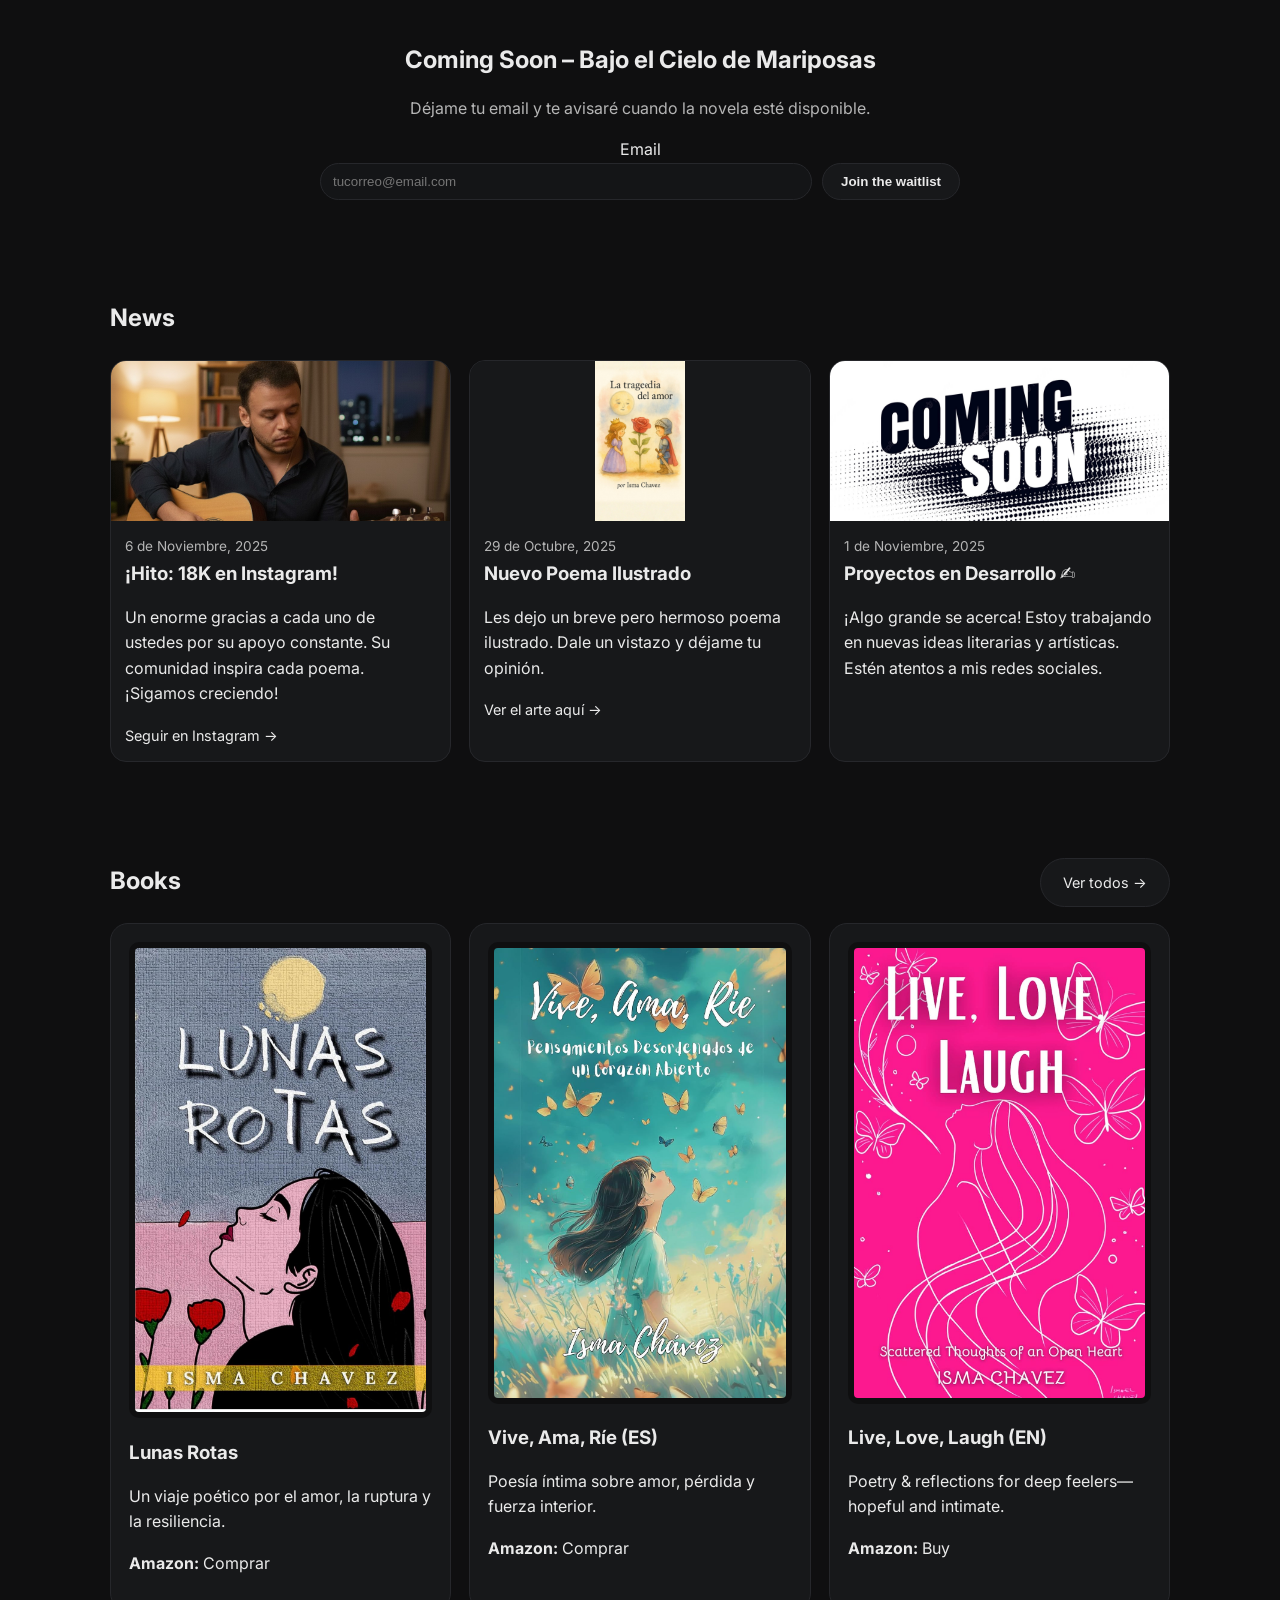
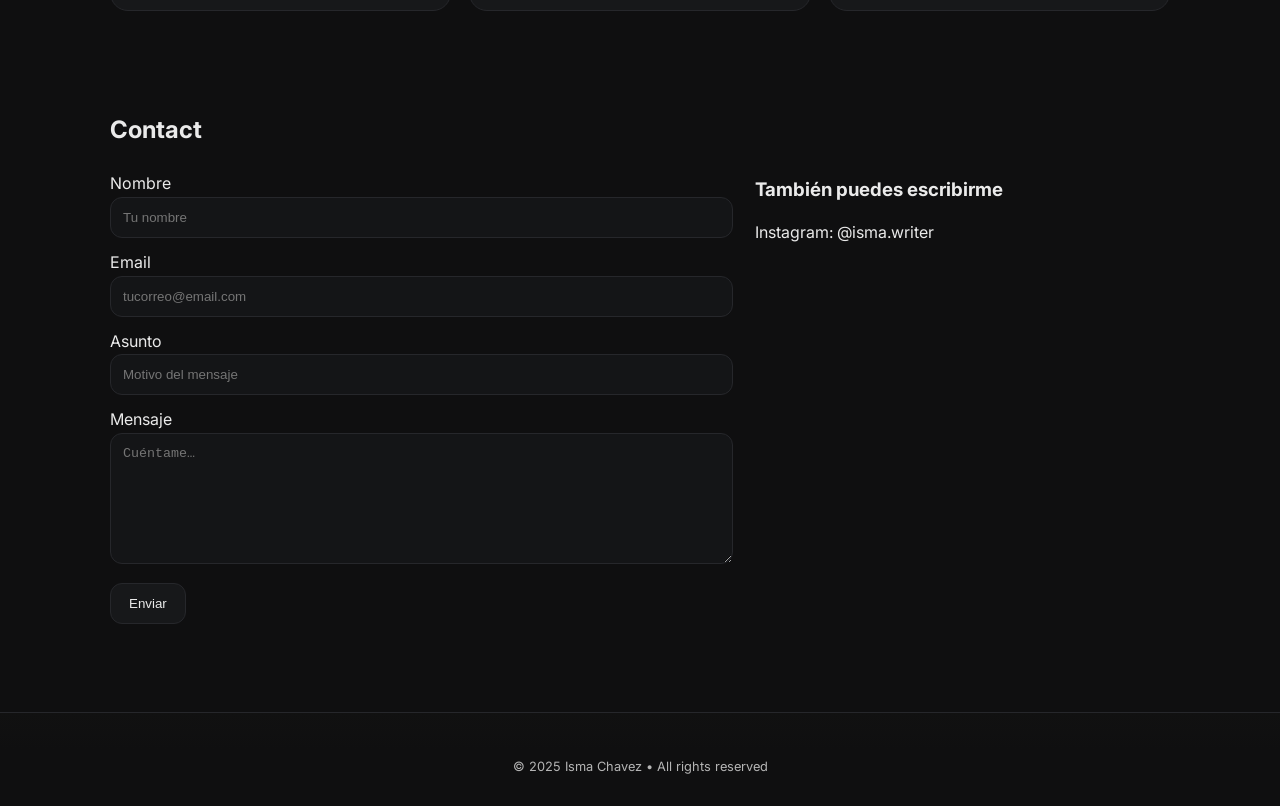
==== commit aad3ef5e: "Update index.html" ====
--- a/index.html
+++ b/index.html
@@ -15,7 +15,7 @@
     <label for="nav-toggle" class="nav-btn" aria-label="Open menu">&#9776;</label>
     <nav>
       <a class="active" href="index.html">Inicio</a>
-      <a href="#news">Noticias</a>
+
    <a href="books.html#lunas-rotas">Libros</a>
   <a href="shop.html">Tienda</a>
   <a href="poems.html">Poemas</a>
